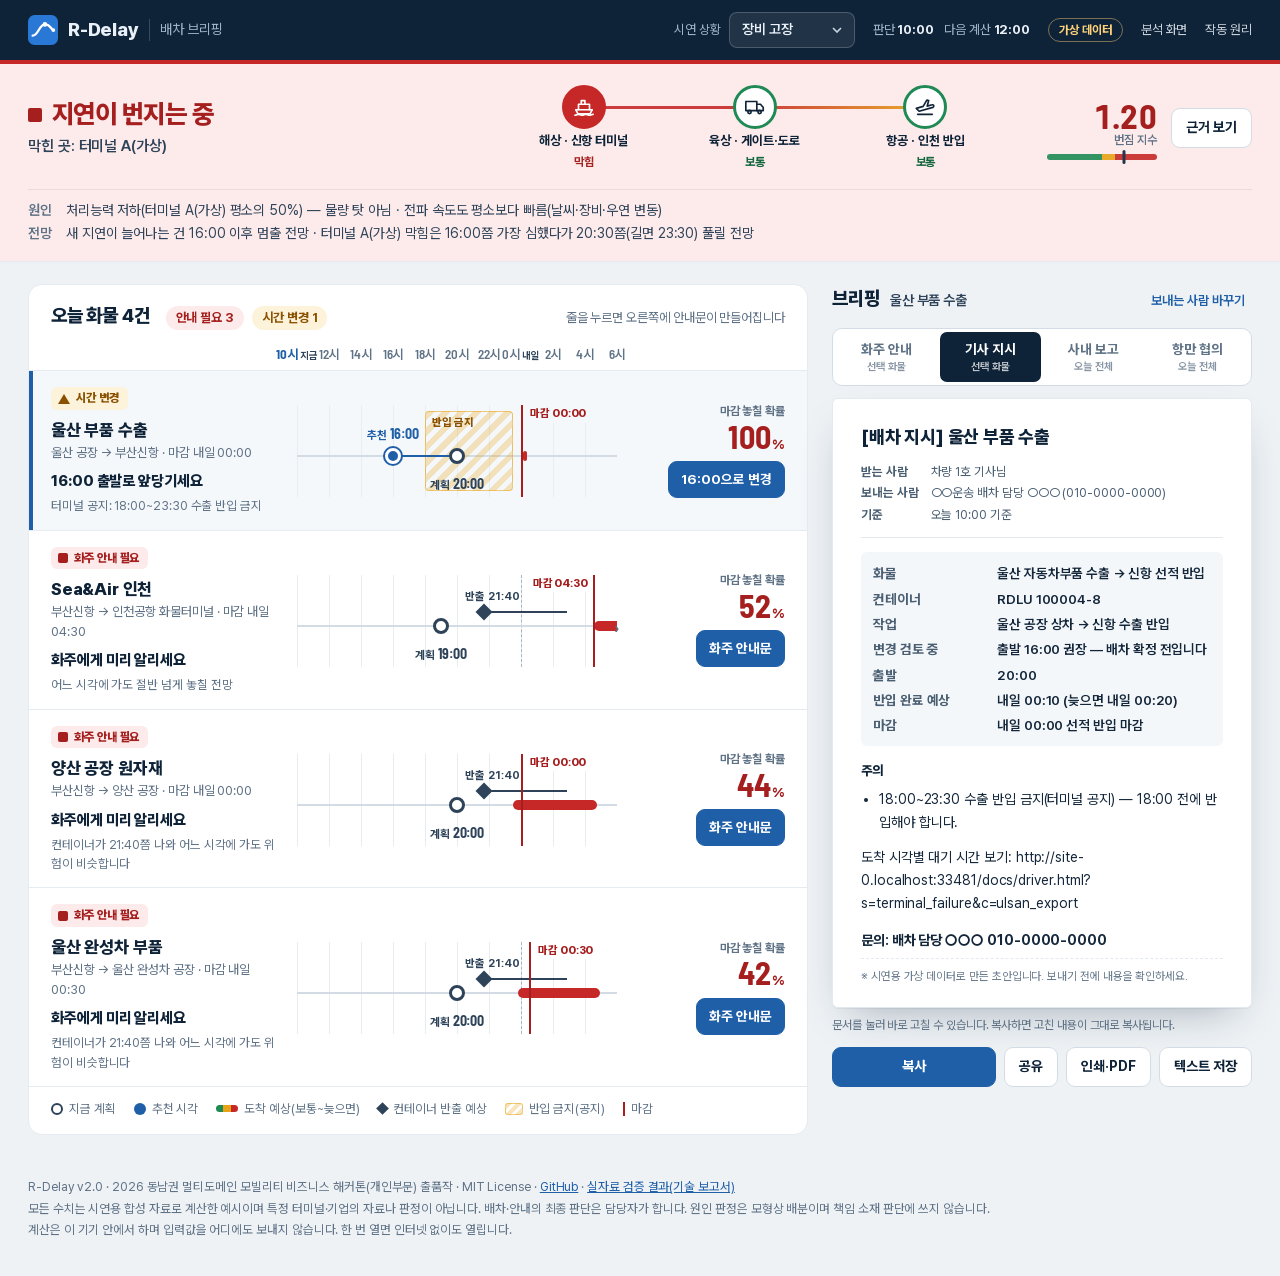
==== docs/index.html @ 6c0fdb9d "R-Delay ver2: 코드·문서만 새로 공개(실자료·결과 파일 미포함) - 합성 시연 웹(docs/), 계산 엔진, 실자료 백테스트 코드(realdata/), 데이터 키트, 문" ====
<!doctype html>
<html lang="ko">
<head>
  <meta charset="utf-8">
  <meta name="viewport" content="width=device-width, initial-scale=1, viewport-fit=cover">
  <title>R-Delay 배차 브리핑</title>
  <meta name="description" content="부산신항 지연이 번지기 전에 오늘 화물의 출발 시각과 화주·기사 안내문을 정해 주는 배차 담당자 화면(시연용 가상 데이터).">
  <meta name="theme-color" content="#0e2238">
  <link rel="manifest" href="manifest.webmanifest">
  <link rel="icon" href="assets/img/icon.svg" type="image/svg+xml">
  <link rel="apple-touch-icon" href="assets/img/icon-192.png">
  <link rel="preload" href="assets/fonts/PretendardVariable.subset.woff2" as="font" type="font/woff2" crossorigin>
  <link rel="stylesheet" href="assets/css/board.css?v=20261107a">
  <script type="module" src="assets/js/board.js?v=20261107a"></script>
</head>
<body>
<header class="bar">
  <div class="bar-in">
    <a class="logo" href="./" aria-label="R-Delay 처음 화면">
      <svg viewBox="0 0 64 64" aria-hidden="true"><rect width="64" height="64" rx="14" fill="#2a78d6"/><path d="M10 44 C22 44 24 20 36 20 S50 32 54 32" fill="none" stroke="#fff" stroke-width="5" stroke-linecap="round"/><circle cx="36" cy="20" r="5" fill="#fff"/><circle cx="54" cy="32" r="4" fill="#fff"/></svg>
      <span class="logo-word">R-Delay</span><span class="logo-sub">배차 브리핑</span>
    </a>
    <label class="scn"><span>시연 상황</span><select id="scn" aria-label="시연 상황 고르기"></select></label>
    <p class="asof"><span>판단 <b id="asof">10:00</b></span><span class="next">다음 계산 <b id="next">12:00</b></span></p>
    <span class="tag-demo" title="화면의 수치는 공개 보도 사건 유형을 본뜬 합성 자료로 계산했습니다. 특정 터미널·기업의 자료나 판정이 아닙니다.">가상 데이터</span>
    <button type="button" class="btn-install" id="install" hidden>앱으로 설치</button>
    <a class="bar-link" href="analysis.html">분석 화면</a>
    <a class="bar-link" href="method.html">작동 원리</a>
  </div>
</header>

<section class="ribbon" id="ribbon" data-level="good" aria-labelledby="rb-title">
  <div class="rb-in">
    <div>
      <h1 class="rb-title" id="rb-title"><span class="shape" data-s="dot" aria-hidden="true"></span><span id="rb-title-text">불러오는 중</span></h1>
      <p class="rb-sub" id="rb-sub"></p>
    </div>
    <ol class="chain" id="chain" aria-label="해상·육상·항공 거점 상태"></ol>
    <div class="rb-index">
      <p class="rd" id="rd"><span class="rd-v num" id="rd-v">–</span><span class="rd-l">번짐 지수</span><span class="rd-gauge" aria-hidden="true"><i id="rd-i"></i></span></p>
      <button type="button" class="btn" id="why-btn">근거 보기</button>
    </div>
    <dl class="rb-facts" id="rb-facts"></dl>
  </div>
</section>

<main class="work">
  <section class="board" aria-labelledby="board-h">
    <header class="board-head">
      <h2 id="board-h">오늘 화물 <span id="n">0</span>건</h2>
      <p class="counts" id="counts"></p>
      <p class="board-hint">줄을 누르면 오른쪽에 안내문이 만들어집니다</p>
    </header>
    <div class="axis grid3" aria-hidden="true"><span></span><div class="axis-track" id="axis"></div><span></span></div>
    <ol class="rows" id="rows" aria-label="오늘 화물"></ol>
    <p class="legend" aria-hidden="true">
      <span><i class="lg lg-plan"></i>지금 계획</span><span><i class="lg lg-rec"></i>추천 시각</span>
      <span><i class="lg lg-band"></i>도착 예상(보통~늦으면)</span><span><i class="lg lg-ready"></i>컨테이너 반출 예상</span>
      <span><i class="lg lg-closed"></i>반입 금지(공지)</span><span><i class="lg lg-dl"></i>마감</span>
    </p>
  </section>

  <aside class="brief" aria-labelledby="brief-h">
    <header class="brief-head">
      <h2 id="brief-h">브리핑</h2>
      <p class="brief-for" id="brief-for"></p>
      <button type="button" class="btn-quiet" id="sender-btn">보내는 사람 바꾸기</button>
    </header>
    <div class="tabs" role="tablist" aria-label="문서 종류" id="tabs"></div>
    <article class="paper" id="paper" role="tabpanel" aria-live="polite" tabindex="0" contenteditable="true" spellcheck="false"></article>
    <p class="edit-hint">문서를 눌러 바로 고칠 수 있습니다. 복사하면 고친 내용이 그대로 복사됩니다.</p>
    <div class="brief-actions">
      <button type="button" class="btn-primary" id="copy">복사</button>
      <button type="button" class="btn" id="share">공유</button>
      <button type="button" class="btn" id="print">인쇄·PDF</button>
      <button type="button" class="btn" id="save">텍스트 저장</button>
    </div>
  </aside>
</main>

<footer class="foot">
  <p>R-Delay v2.0 · 2026 동남권 멀티도메인 모빌리티 비즈니스 해커톤(개인부문) 출품작 · MIT License · <a href="https://github.com/jaewansh/R-Delay_ver2">GitHub</a> · <a href="https://github.com/jaewansh/R-Delay_ver2/blob/main/REPORT.md#검증-실제-공개-자료-백테스트">실자료 검증 결과(기술 보고서)</a></p>
  <p>모든 수치는 시연용 합성 자료로 계산한 예시이며 특정 터미널·기업의 자료나 판정이 아닙니다. 배차·안내의 최종 판단은 담당자가 합니다. 원인 판정은 모형상 배분이며 책임 소재 판단에 쓰지 않습니다.</p>
  <p>계산은 이 기기 안에서 하며 입력값을 어디에도 보내지 않습니다. 한 번 열면 인터넷 없이도 열립니다.</p>
</footer>

<dialog class="sheet" id="why" aria-labelledby="why-h">
  <div class="sheet-in">
    <div class="sheet-head"><h2 id="why-h">근거</h2><button type="button" class="btn" data-close>닫기</button></div>
    <p id="why-lead"></p>
    <h3>무엇을 되돌리면 번짐이 멈추나</h3>
    <p>번짐 지수는 지연 1건이 풀리기 전에 새 지연을 평균 몇 건 만드는지입니다. 1보다 크면 지연이 스스로 불어납니다.</p>
    <div class="cf" id="cf"></div>
    <h3>번짐 지수 — 지난 24시간과 앞으로 24시간</h3>
    <svg class="spark" id="spark" viewBox="0 0 520 150" role="img" aria-label="번짐 지수 추이"></svg>
    <h3>얼마나 믿을 수 있나</h3>
    <ul class="trust" id="trust"></ul>
    <p><a href="method.html">작동 원리·검증 전체</a> · <a href="analysis.html" id="why-analysis">분석 화면에서 이 장면 보기</a> · <a href="https://github.com/jaewansh/R-Delay_ver2/blob/main/REPORT.md#검증-실제-공개-자료-백테스트">실자료 검증 결과(기술 보고서)</a></p>
  </div>
</dialog>

<dialog class="dlg-small" id="sender" aria-labelledby="sender-h">
  <form method="dialog" id="sender-form">
    <h2 id="sender-h" style="margin:0;font-size:18px">보내는 사람</h2>
    <label>회사 이름<input name="company" autocomplete="organization"></label>
    <label>담당자<input name="name" autocomplete="name"></label>
    <label>연락처<input name="phone" autocomplete="tel" inputmode="tel"></label>
    <div class="dlg-actions"><button class="btn" value="cancel" type="submit">취소</button><button class="btn-primary" value="ok" type="submit">저장</button></div>
  </form>
</dialog>

<div class="toast" id="toast" role="status" aria-live="polite"></div>
</body>
</html>
---- docs/assets/css/board.css ----
/* R-Delay 배차 브리핑(배차 담당자 화면) + 기사님 화면.
   - 시간축 하나에 오늘 화물을 줄 세운 「배차판」이 중심, 브리핑 문서(종이)만 떠 있다.
   - 상태는 모양+단어+색을 함께 쓴다: 안내 필요 ■ 빨강 · 시간 변경 ▲ 주황 · 계획대로 ● 초록 · 보류 ◆ 회색. */
@font-face { font-family: "Pretendard Variable"; src: url("../fonts/PretendardVariable.subset.woff2") format("woff2-variations"), url("../fonts/PretendardVariable.subset.woff2") format("woff2"); font-weight: 45 920; font-display: swap; }
@font-face { font-family: "Barlow Semi Condensed"; src: url("../fonts/barlow-semi-condensed-latin-600-normal.woff2") format("woff2"); font-weight: 600; font-display: swap; }
@font-face { font-family: "Barlow Semi Condensed"; src: url("../fonts/barlow-semi-condensed-latin-700-normal.woff2") format("woff2"); font-weight: 700; font-display: swap; }

:root {
  color-scheme: light;
  --page: #eef2f5;
  --surface: #ffffff;
  --surface-2: #f5f8fa;
  --ink: #0e2238;
  --ink-2: #2e4359;
  --muted: #5f7286;
  --line: #d3dce5;
  --line-2: #e5ebf0;
  --grid: #e8edf2;
  --bar: #0e2238;
  --bar-ink: #e9f0f7;
  --bar-muted: #9fb3c8;
  --brand: #1f5fa8;
  --brand-ink: #ffffff;
  --brand-wash: rgba(31, 95, 168, 0.10);
  --red: #c62828;
  --red-ink: #a51f1f;
  --red-wash: #fcebea;
  --amber: #e8a317;
  --amber-ink: #8a5200;
  --amber-wash: #fdf2da;
  --green: #1f8a55;
  --green-ink: #16673f;
  --green-wash: #e3f3ea;
  --hold: #6a7889;
  --hold-ink: #4c5967;
  --hold-wash: #edf1f4;
  --hatch: rgba(232, 163, 23, 0.28);
  --paper: #ffffff;
  --paper-ink: #13263a;
  --paper-line: #e3e9ef;
  --shadow-paper: 0 1px 0 rgba(14, 34, 56, 0.05), 0 18px 40px -18px rgba(14, 34, 56, 0.35);
  --font: "Pretendard Variable", Pretendard, -apple-system, BlinkMacSystemFont, "Apple SD Gothic Neo", "Malgun Gothic", "Noto Sans KR", "Noto Sans CJK KR", sans-serif;
  --num: "Barlow Semi Condensed", "Pretendard Variable", "Malgun Gothic", sans-serif;
}
@media (prefers-color-scheme: dark) {
  :root:not([data-theme="light"]) {
    color-scheme: dark;
    --page: #0b1724; --surface: #112234; --surface-2: #16293d; --ink: #e7eef5; --ink-2: #c2cfdc; --muted: #8fa2b5;
    --line: #2a425a; --line-2: #1e3349; --grid: #1c3046; --bar: #08121d; --bar-ink: #e7eef5; --bar-muted: #8fa2b5;
    --brand: #6aa7f0; --brand-ink: #08121d; --brand-wash: rgba(106, 167, 240, 0.16);
    --red: #f06a6a; --red-ink: #ff9a9a; --red-wash: rgba(240, 106, 106, 0.15);
    --amber: #f2b437; --amber-ink: #f6c766; --amber-wash: rgba(242, 180, 55, 0.15);
    --green: #43be80; --green-ink: #7fd8a8; --green-wash: rgba(67, 190, 128, 0.15);
    --hold: #8fa2b5; --hold-ink: #b5c3d1; --hold-wash: rgba(143, 162, 181, 0.15); --hatch: rgba(242, 180, 55, 0.25);
    --shadow-paper: 0 18px 40px -18px rgba(0, 0, 0, 0.7);
  }
}
:root[data-theme="dark"] {
  color-scheme: dark;
  --page: #0b1724; --surface: #112234; --surface-2: #16293d; --ink: #e7eef5; --ink-2: #c2cfdc; --muted: #8fa2b5;
  --line: #2a425a; --line-2: #1e3349; --grid: #1c3046; --bar: #08121d; --bar-ink: #e7eef5; --bar-muted: #8fa2b5;
  --brand: #6aa7f0; --brand-ink: #08121d; --brand-wash: rgba(106, 167, 240, 0.16);
  --red: #f06a6a; --red-ink: #ff9a9a; --red-wash: rgba(240, 106, 106, 0.15);
  --amber: #f2b437; --amber-ink: #f6c766; --amber-wash: rgba(242, 180, 55, 0.15);
  --green: #43be80; --green-ink: #7fd8a8; --green-wash: rgba(67, 190, 128, 0.15);
  --hold: #8fa2b5; --hold-ink: #b5c3d1; --hold-wash: rgba(143, 162, 181, 0.15); --hatch: rgba(242, 180, 55, 0.25);
  --shadow-paper: 0 18px 40px -18px rgba(0, 0, 0, 0.7);
}

* { box-sizing: border-box; }
[hidden] { display: none !important; }
html { -webkit-text-size-adjust: 100%; }
body { margin: 0; background: var(--page); color: var(--ink); font-family: var(--font); font-size: 15px; line-height: 1.55; letter-spacing: -0.005em; }
button, select, input { font: inherit; color: inherit; }
a { color: var(--brand); }
:focus-visible { outline: 3px solid var(--brand); outline-offset: 2px; border-radius: 6px; }
.sr-only { position: absolute; width: 1px; height: 1px; padding: 0; margin: -1px; overflow: hidden; clip: rect(0, 0, 0, 0); white-space: nowrap; border: 0; }
.num { font-family: var(--num); font-variant-numeric: tabular-nums; letter-spacing: 0.01em; }

/* ---------- 상단 띠 ---------- */
.bar { background: var(--bar); color: var(--bar-ink); position: sticky; top: 0; z-index: 20; }
.bar-in { max-width: 1520px; margin: 0 auto; padding: 10px 28px; display: flex; align-items: center; gap: 18px; min-height: 60px; }
.logo { display: flex; align-items: center; gap: 10px; color: inherit; text-decoration: none; margin-right: auto; }
.logo svg { width: 30px; height: 30px; flex: none; }
.logo-word { font-weight: 800; font-size: 19px; letter-spacing: -0.01em; }
.logo-sub { color: var(--bar-muted); font-size: 14px; padding-left: 10px; border-left: 1px solid rgba(255, 255, 255, 0.18); }
.scn { display: flex; align-items: center; gap: 8px; font-size: 13px; color: var(--bar-muted); }
.scn select { appearance: none; background: rgba(255, 255, 255, 0.08) url("data:image/svg+xml,%3Csvg xmlns='http://www.w3.org/2000/svg' width='10' height='6'%3E%3Cpath d='M1 1l4 4 4-4' fill='none' stroke='%23c9d7e5' stroke-width='1.6'/%3E%3C/svg%3E") no-repeat right 12px center;
  border: 1px solid rgba(255, 255, 255, 0.2); color: var(--bar-ink); border-radius: 8px; padding: 6px 34px 6px 12px; font-weight: 600; font-size: 14px; }
.scn select option { color: #0e2238; }
.asof { margin: 0; font-size: 13px; color: var(--bar-muted); display: flex; gap: 10px; }
.asof b { color: var(--bar-ink); font-weight: 700; }
.tag-demo { font-size: 12px; font-weight: 700; color: #ffd27a; border: 1px solid rgba(255, 210, 122, 0.45); border-radius: 999px; padding: 2px 10px; white-space: nowrap; }
.bar-link { color: var(--bar-ink); font-size: 13px; text-decoration: none; opacity: 0.85; white-space: nowrap; }
.bar-link:hover { opacity: 1; text-decoration: underline; }
.bar .btn-install { background: transparent; border: 1px solid rgba(255, 255, 255, 0.35); color: var(--bar-ink); border-radius: 8px; padding: 5px 10px; font-size: 13px; cursor: pointer; }

/* ---------- 상황 띠 ---------- */
.ribbon { --lv: var(--hold); --lv-ink: var(--hold-ink); --lv-wash: var(--hold-wash); background: var(--lv-wash); border-top: 4px solid var(--lv); border-bottom: 1px solid var(--line-2); }
.ribbon[data-level="critical"] { --lv: var(--red); --lv-ink: var(--red-ink); --lv-wash: var(--red-wash); }
.ribbon[data-level="serious"], .ribbon[data-level="warning"] { --lv: var(--amber); --lv-ink: var(--amber-ink); --lv-wash: var(--amber-wash); }
.ribbon[data-level="good"] { --lv: var(--green); --lv-ink: var(--green-ink); --lv-wash: var(--green-wash); }
.rb-in { max-width: 1520px; margin: 0 auto; padding: 18px 28px 16px; display: grid; grid-template-columns: minmax(260px, 1.1fr) minmax(360px, 1.3fr) auto; gap: 14px 36px; align-items: center; }
.rb-title { margin: 0; font-size: 26px; line-height: 1.25; font-weight: 800; letter-spacing: -0.02em; color: var(--lv-ink); display: flex; align-items: center; gap: 10px; }
.rb-title .shape { width: 14px; height: 14px; flex: none; }
.rb-sub { margin: 4px 0 0; font-size: 15px; color: var(--ink-2); font-weight: 600; }
.rb-facts { grid-column: 1 / -1; margin: 0; display: grid; grid-template-columns: auto 1fr; gap: 2px 14px; font-size: 14px; color: var(--ink-2); border-top: 1px solid rgba(14, 34, 56, 0.08); padding-top: 10px; }
.rb-facts dt { color: var(--muted); font-weight: 600; }
.rb-facts dd { margin: 0; }
.rb-index { display: flex; align-items: center; gap: 14px; justify-self: end; }
.rd { text-align: right; line-height: 1.1; }
.rd-v { font-family: var(--num); font-weight: 700; font-size: 34px; color: var(--lv-ink); }
.rd-l { display: block; font-size: 12px; color: var(--muted); font-weight: 600; }
.rd-gauge { display: block; width: 110px; height: 6px; border-radius: 3px; margin-top: 6px; background: linear-gradient(90deg, var(--green) 0 50%, var(--amber) 50% 62%, var(--red) 62% 100%); position: relative; opacity: 0.9; }
.rd-gauge i { position: absolute; top: -4px; width: 3px; height: 14px; background: var(--ink); border-radius: 2px; transform: translateX(-50%); }

/* 해상 → 육상 → 항공 연결 */
.chain { list-style: none; margin: 0; padding: 0; display: grid; grid-template-columns: repeat(3, 1fr); position: relative; }
.chain::before { content: ""; position: absolute; left: 16.6%; right: 16.6%; top: 21px; height: 2px; background: repeating-linear-gradient(90deg, var(--ink-2) 0 10px, transparent 10px 16px); opacity: 0.45; }
.chain[data-spread="1"]::before { background: linear-gradient(90deg, var(--red) 0, var(--red) 50%, var(--amber) 100%); opacity: 0.9; height: 3px; }
.stn { position: relative; display: flex; flex-direction: column; align-items: center; text-align: center; gap: 4px; z-index: 1; }
.stn-dot { width: 44px; height: 44px; border-radius: 50%; display: grid; place-items: center; background: var(--surface); border: 3px solid var(--green); color: var(--ink); }
.stn[data-state="jam"] .stn-dot { border-color: var(--red); background: var(--red); color: #fff; }
.stn[data-state="watch"] .stn-dot { border-color: var(--amber); }
.stn-dot svg { width: 22px; height: 22px; }
.stn-name { font-size: 13px; font-weight: 700; color: var(--ink); line-height: 1.25; }
.stn-word { font-size: 12px; font-weight: 700; }
.stn[data-state="jam"] .stn-word { color: var(--red-ink); }
.stn[data-state="watch"] .stn-word { color: var(--amber-ink); }
.stn[data-state="ok"] .stn-word { color: var(--green-ink); }

/* ---------- 버튼 ---------- */
.btn, .btn-primary, .btn-ghost, .btn-quiet { display: inline-flex; align-items: center; justify-content: center; gap: 6px; border-radius: 9px; padding: 8px 14px; font-size: 14px; font-weight: 700; cursor: pointer; border: 1px solid var(--line); background: var(--surface); color: var(--ink); white-space: nowrap; transition: background 0.15s, border-color 0.15s; }
.btn:hover { border-color: var(--ink-2); }
.btn-primary { background: var(--brand); border-color: var(--brand); color: var(--brand-ink); }
.btn-primary:hover { filter: brightness(1.08); }
.btn-ghost { background: transparent; }
.btn-quiet { background: transparent; border-color: transparent; color: var(--brand); padding: 4px 6px; font-weight: 600; }
.btn-quiet:hover { text-decoration: underline; }
.btn svg, .btn-primary svg { width: 16px; height: 16px; }

/* ---------- 작업 영역 ---------- */
.work { max-width: 1520px; margin: 0 auto; padding: 22px 28px 40px; display: grid; grid-template-columns: minmax(0, 1fr) 420px; gap: 24px; align-items: start; }
.board { background: var(--surface); border: 1px solid var(--line-2); border-radius: 14px; overflow: hidden; }
.board-head { display: flex; align-items: baseline; gap: 16px; padding: 16px 22px 10px; flex-wrap: wrap; }
.board-head h2 { margin: 0; font-size: 19px; font-weight: 800; letter-spacing: -0.01em; }
.counts { margin: 0; display: flex; gap: 8px; flex-wrap: wrap; font-size: 13px; }
.count { display: inline-flex; align-items: center; gap: 6px; padding: 2px 10px; border-radius: 999px; font-weight: 700; background: var(--hold-wash); color: var(--hold-ink); }
.count[data-level="critical"] { background: var(--red-wash); color: var(--red-ink); }
.count[data-level="warning"] { background: var(--amber-wash); color: var(--amber-ink); }
.count[data-level="good"] { background: var(--green-wash); color: var(--green-ink); }
.board-hint { margin: 0 0 0 auto; font-size: 13px; color: var(--muted); }

.grid3 { display: grid; grid-template-columns: minmax(220px, 268px) minmax(320px, 1fr) 150px; gap: 0 18px; }
.axis { padding: 0 22px; border-bottom: 1px solid var(--line-2); }
.axis-track { position: relative; height: 30px; }
.tick { position: absolute; bottom: 6px; transform: translateX(-50%); font-family: var(--num); font-weight: 600; font-size: 13px; color: var(--muted); white-space: nowrap; }
.tick small { font-family: var(--font); font-size: 10px; font-weight: 700; margin-left: 2px; color: var(--ink-2); }
.tick-now { color: var(--brand); font-weight: 700; }
.rows { list-style: none; margin: 0; padding: 0; }
.row { position: relative; padding: 16px 22px 14px; border-bottom: 1px solid var(--line-2); cursor: pointer; transition: background 0.15s; }
.row:last-child { border-bottom: 0; }
.row:hover { background: var(--surface-2); }
.row[aria-selected="true"] { background: var(--surface-2); box-shadow: inset 4px 0 0 var(--brand); }
.row-info { min-width: 0; }
.pill { display: inline-flex; align-items: center; gap: 6px; font-size: 12px; font-weight: 800; padding: 2px 9px 2px 7px; border-radius: 6px; background: var(--hold-wash); color: var(--hold-ink); }
.pill[data-level="critical"] { background: var(--red-wash); color: var(--red-ink); }
.pill[data-level="warning"] { background: var(--amber-wash); color: var(--amber-ink); }
.pill[data-level="good"] { background: var(--green-wash); color: var(--green-ink); }
.pill[data-level="done"] { background: var(--brand-wash); color: var(--brand); }
.shape { width: 10px; height: 10px; flex: none; display: inline-block; }
.shape[data-s="sq"] { background: currentColor; border-radius: 2px; }
.shape[data-s="tri"] { width: 0; height: 0; border-left: 6px solid transparent; border-right: 6px solid transparent; border-bottom: 10px solid currentColor; }
.shape[data-s="dot"] { background: currentColor; border-radius: 50%; }
.shape[data-s="dia"] { background: currentColor; transform: rotate(45deg) scale(0.8); }
.shape[data-s="chk"] { width: 11px; height: 6px; border-left: 2.5px solid currentColor; border-bottom: 2.5px solid currentColor; transform: rotate(-45deg) translate(1px, -1px); }
.row-name { margin: 8px 0 0; font-size: 17px; font-weight: 800; letter-spacing: -0.01em; line-height: 1.3; }
.row-route { margin: 2px 0 0; font-size: 13px; color: var(--muted); }
.row-act { margin: 8px 0 0; font-size: 15px; font-weight: 800; color: var(--ink); line-height: 1.4; }
.row-tip { margin: 4px 0 0; font-size: 12.5px; color: var(--muted); }

/* 시간축 위의 화물 한 줄 */
.lane { position: relative; height: 92px; align-self: center; }
.lane-grid { position: absolute; inset: 0; background-image: repeating-linear-gradient(90deg, var(--grid) 0 1px, transparent 1px 10%); }
.lane-mid { position: absolute; top: 0; bottom: 0; left: 70%; border-left: 1px dashed var(--muted); opacity: 0.45; }
.lane-track { position: absolute; left: 0; right: 0; top: 50px; height: 2px; background: var(--line); }
.m { position: absolute; transform: translateX(-50%); }
.m-closed { top: 6px; bottom: 6px; transform: none; border-radius: 4px; background: repeating-linear-gradient(135deg, var(--hatch) 0 6px, transparent 6px 11px); border: 1px solid rgba(232, 163, 23, 0.55); }
.m-closed span { position: absolute; left: 6px; top: 2px; font-size: 11px; font-weight: 800; color: var(--amber-ink); white-space: nowrap; }
.m-band { top: 46px; height: 10px; transform: none; border-radius: 5px; background: var(--green); transition: left 0.9s cubic-bezier(.4, 0, .2, 1), width 0.9s cubic-bezier(.4, 0, .2, 1), background 0.6s; }
.m-band[data-risk="mid"] { background: var(--amber); }
.m-band[data-risk="high"] { background: var(--red); }
.m-band[data-cut="1"] { border-top-right-radius: 0; border-bottom-right-radius: 0; }
.m-band-l { position: absolute; top: 62px; font-size: 11px; color: var(--muted); white-space: nowrap; transform: translateX(-50%); transition: left 0.9s cubic-bezier(.4, 0, .2, 1); }
.m-ready { top: 36px; height: 14px; transform: none; border-top: 2px solid var(--ink-2); }
.m-ready::before { content: ""; position: absolute; left: -6px; top: -7px; width: 12px; height: 12px; background: var(--ink-2); transform: rotate(45deg); }
.m-ready span { position: absolute; left: -2px; top: -25px; font-size: 11px; font-weight: 700; color: var(--ink-2); white-space: nowrap; transform: translateX(-30%); }
.m-ready[data-wide="0"] { border-top-color: transparent; }
.m-plan { top: 43px; width: 16px; height: 16px; border-radius: 50%; background: var(--surface); border: 3px solid var(--ink-2); z-index: 3; transition: left 0.9s cubic-bezier(.4, 0, .2, 1), opacity 0.4s; }
.m-rec { top: 43px; width: 16px; height: 16px; border-radius: 50%; background: var(--brand); border: 3px solid var(--surface); box-shadow: 0 0 0 2px var(--brand); z-index: 4; }
.m-lbl { position: absolute; font-size: 11.5px; font-weight: 700; white-space: nowrap; transform: translateX(-50%); }
.m-lbl b { font-family: var(--num); font-size: 14px; font-weight: 700; margin-left: 3px; }
.m-lbl-plan { top: 68px; color: var(--ink-2); transition: left 0.9s cubic-bezier(.4, 0, .2, 1); }
.m-lbl-rec { top: 18px; color: var(--brand); }
.m-arrow { position: absolute; top: 50px; height: 2px; background: var(--brand); transform: none; z-index: 2; }
.m-arrow::after { content: ""; position: absolute; top: -5px; border: 6px solid transparent; }
.m-arrow[data-dir="left"]::after { left: -8px; border-right: 8px solid var(--brand); border-left: 0; }
.m-arrow[data-dir="right"]::after { right: -8px; border-left: 8px solid var(--brand); border-right: 0; }
.m-dl { top: 0; bottom: 0; width: 0; border-left: 2px solid var(--red-ink); transform: none; z-index: 1; }
.m-dl span { position: absolute; top: 0; left: 4px; font-size: 11px; font-weight: 800; color: var(--red-ink); white-space: nowrap; background: var(--surface); padding: 0 3px; border-radius: 3px; }
.row:hover .m-dl span, .row[aria-selected="true"] .m-dl span { background: var(--surface-2); }
.m-dl[data-flip="1"] span { left: auto; right: 4px; }
.m-cut { position: absolute; right: -2px; top: 43px; font-size: 14px; color: var(--muted); font-weight: 800; }

.row-dec { display: flex; flex-direction: column; align-items: flex-end; justify-content: center; gap: 8px; text-align: right; }
.risk { margin: 0; line-height: 1.05; }
.risk-l { display: block; font-size: 12px; color: var(--muted); font-weight: 700; margin-bottom: 2px; }
.risk-v { font-family: var(--num); font-weight: 700; font-size: 32px; letter-spacing: 0.005em; }
.risk-v[data-risk="high"] { color: var(--red-ink); }
.risk-v[data-risk="mid"] { color: var(--amber-ink); }
.risk-v[data-risk="low"] { color: var(--green-ink); }
.risk-v small { font-family: var(--font); font-size: 13px; font-weight: 800; margin-left: 1px; }
.risk-from { font-family: var(--num); font-weight: 600; font-size: 18px; color: var(--muted); text-decoration: line-through; margin-right: 6px; }
.row-dec .btn, .row-dec .btn-primary { padding: 7px 12px; font-size: 13.5px; }
.undo { font-size: 12.5px; }

.legend { display: flex; flex-wrap: wrap; gap: 6px 18px; padding: 12px 22px 16px; margin: 0; font-size: 12.5px; color: var(--muted); border-top: 1px solid var(--line-2); }
.legend span { display: inline-flex; align-items: center; gap: 6px; }
.lg { display: inline-block; flex: none; }
.lg-plan { width: 12px; height: 12px; border-radius: 50%; border: 2.5px solid var(--ink-2); }
.lg-rec { width: 12px; height: 12px; border-radius: 50%; background: var(--brand); }
.lg-band { width: 22px; height: 7px; border-radius: 4px; background: linear-gradient(90deg, var(--green) 0 33%, var(--amber) 33% 66%, var(--red) 66%); }
.lg-ready { width: 9px; height: 9px; background: var(--ink-2); transform: rotate(45deg); }
.lg-dl { width: 2px; height: 14px; background: var(--red-ink); }
.lg-closed { width: 18px; height: 12px; border-radius: 3px; background: repeating-linear-gradient(135deg, var(--hatch) 0 4px, transparent 4px 7px); border: 1px solid rgba(232, 163, 23, 0.55); }

/* ---------- 브리핑(종이) ---------- */
.brief { position: sticky; top: 80px; display: flex; flex-direction: column; gap: 12px; }
.brief-head { display: flex; align-items: baseline; gap: 10px; flex-wrap: wrap; }
.brief-head h2 { margin: 0; font-size: 19px; font-weight: 800; }
.brief-for { margin: 0; font-size: 14px; color: var(--ink-2); font-weight: 600; }
.brief-head .btn-quiet { margin-left: auto; font-size: 13px; }
.tabs { display: grid; grid-template-columns: repeat(4, 1fr); background: var(--surface); border: 1px solid var(--line); border-radius: 10px; padding: 3px; gap: 3px; }
.tab { border: 0; background: transparent; border-radius: 7px; padding: 7px 4px; font-size: 13.5px; font-weight: 700; color: var(--muted); cursor: pointer; }
.tab[aria-selected="true"] { background: var(--ink); color: var(--surface); }
.tab small { display: block; font-size: 10.5px; font-weight: 600; opacity: 0.75; margin-top: -1px; }
.paper { background: var(--paper); color: var(--paper-ink); border-radius: 6px; box-shadow: var(--shadow-paper); padding: 26px 28px 22px; max-height: calc(100vh - 290px); min-height: 360px; overflow: auto; font-size: 14px; line-height: 1.65; border: 1px solid var(--paper-line); outline: none; }
.paper:focus-visible { outline: 3px solid var(--brand); }
.paper[contenteditable="true"]:focus { box-shadow: var(--shadow-paper), 0 0 0 2px var(--brand-wash); }
.doc-title { margin: 0 0 12px; font-size: 18px; line-height: 1.35; font-weight: 800; letter-spacing: -0.01em; color: #0e2238; }
.doc-meta { display: grid; grid-template-columns: auto 1fr; gap: 1px 12px; margin: 0 0 14px; padding-bottom: 12px; border-bottom: 1px solid var(--paper-line); font-size: 12.5px; color: #4b5f73; }
.doc-meta dt { font-weight: 700; }
.doc-meta dd { margin: 0; }
.doc-block { margin: 0 0 12px; }
.doc-block h4 { margin: 14px 0 6px; font-size: 13px; font-weight: 800; color: #0e2238; }
.doc-block p { margin: 0 0 6px; }
.doc-kv { display: grid; grid-template-columns: minmax(110px, auto) 1fr; gap: 3px 14px; margin: 4px 0 8px; padding: 10px 12px; background: #f4f7fa; border-radius: 6px; font-size: 13.5px; }
.doc-kv dt { color: #4b5f73; font-weight: 700; }
.doc-kv dd { margin: 0; font-weight: 600; }
.doc-block ul { margin: 0; padding-left: 18px; }
.doc-block li { margin: 2px 0; }
.doc-table { width: 100%; border-collapse: collapse; font-size: 12.5px; margin: 4px 0; }
.doc-table th { text-align: left; font-weight: 800; color: #4b5f73; border-bottom: 1.5px solid #c9d4de; padding: 4px 6px; white-space: nowrap; }
.doc-table td { border-bottom: 1px solid var(--paper-line); padding: 5px 6px; vertical-align: top; }
.doc-note { font-size: 12.5px; color: #4b5f73; }
.doc-sign { margin: 14px 0 6px; font-weight: 700; }
.doc-foot { margin: 0; font-size: 11.5px; color: #6b7d8f; border-top: 1px dashed var(--paper-line); padding-top: 8px; }
.brief-actions { display: flex; gap: 8px; flex-wrap: wrap; }
.brief-actions .btn-primary { flex: 1 1 auto; }
.edit-hint { margin: -4px 0 0; font-size: 12px; color: var(--muted); }

/* ---------- 근거 시트·보내는 사람 ---------- */
dialog { border: 0; padding: 0; background: var(--surface); color: var(--ink); }
dialog::backdrop { background: rgba(8, 18, 29, 0.45); }
.sheet { margin: 0 0 0 auto; height: 100%; max-height: 100%; width: min(560px, 100%); }
.sheet-in { padding: 22px 26px 30px; }
.sheet-head { display: flex; align-items: center; justify-content: space-between; margin-bottom: 8px; }
.sheet-head h2 { margin: 0; font-size: 20px; }
.sheet h3 { font-size: 15px; margin: 22px 0 6px; }
.sheet p { margin: 4px 0; color: var(--ink-2); font-size: 14px; }
.cf { margin: 8px 0 0; display: grid; gap: 10px; }
.cf-row { display: grid; grid-template-columns: 160px 1fr 46px; gap: 10px; align-items: center; font-size: 13.5px; }
.cf-bar { position: relative; height: 18px; background: var(--surface-2); border-radius: 4px; }
.cf-bar i { position: absolute; top: 3px; bottom: 3px; left: 0; border-radius: 3px; background: var(--hold); }
.cf-bar i[data-over="1"] { background: var(--red); }
.cf-bar i[data-over="0"] { background: var(--green); }
.cf-bar b { position: absolute; top: -3px; bottom: -3px; width: 2px; background: var(--ink); }
.cf-v { font-family: var(--num); font-weight: 700; font-size: 17px; text-align: right; }
.spark { width: 100%; height: 150px; display: block; }
.trust { margin: 6px 0 0; padding-left: 18px; font-size: 13.5px; color: var(--ink-2); }
.trust li { margin: 3px 0; }
.trust-ok { color: var(--green-ink); }
.dlg-small { width: min(420px, 92vw); border-radius: 12px; }
.dlg-small form { padding: 20px 22px; display: grid; gap: 12px; }
.dlg-small label { display: grid; gap: 4px; font-size: 13px; font-weight: 700; color: var(--ink-2); }
.dlg-small input { border: 1px solid var(--line); border-radius: 8px; padding: 8px 10px; background: var(--surface); font-weight: 500; }
.dlg-actions { display: flex; justify-content: flex-end; gap: 8px; }

.toast { position: fixed; left: 50%; bottom: 26px; transform: translate(-50%, 20px); background: var(--ink); color: var(--surface); padding: 10px 18px; border-radius: 999px; font-size: 14px; font-weight: 700; opacity: 0; pointer-events: none; transition: opacity 0.2s, transform 0.2s; z-index: 50; }
.toast[data-on="1"] { opacity: 1; transform: translate(-50%, 0); }

.foot { max-width: 1520px; margin: 0 auto; padding: 0 28px 34px; font-size: 12.5px; color: var(--muted); }
.foot p { margin: 2px 0; }

/* ---------- 좁은 화면 ---------- */
@media (max-width: 1240px) {
  .work { grid-template-columns: 1fr; }
  .brief { position: static; }
  .paper { max-height: none; }
  .rb-in { grid-template-columns: 1fr 1fr; }
  .rb-index { grid-column: 2; grid-row: 1; }
  .chain { grid-column: 1 / -1; max-width: 560px; }
}
@media (max-width: 860px) {
  .bar-in { padding: 8px 16px; gap: 10px; flex-wrap: wrap; }
  .logo-sub, .asof .next, .bar-link { display: none; }
  .scn > span { display: none; }
  .rb-in { padding: 14px 16px; grid-template-columns: 1fr auto; gap: 12px; }
  .rb-title { font-size: 21px; }
  .chain { grid-column: 1 / -1; }
  .work { padding: 14px 12px 30px; gap: 16px; }
  .board-head, .legend { padding-left: 16px; padding-right: 16px; }
  .axis { display: none; }
  .grid3 { grid-template-columns: 1fr auto; }
  .row { padding: 14px 16px; }
  .row .lane { grid-column: 1 / -1; grid-row: 2; margin-top: 8px; }
  .row .lane-axis { display: block; }
  .row-dec { grid-column: 2; grid-row: 1; justify-content: flex-start; }
  .tabs { grid-template-columns: repeat(2, 1fr); }
  .paper { padding: 20px 18px; }
  .cf-row { grid-template-columns: 120px 1fr 40px; }
}
.lane-axis { display: none; position: absolute; left: 0; right: 0; bottom: -2px; height: 14px; }
.lane-axis span { position: absolute; transform: translateX(-50%); font-family: var(--num); font-size: 11px; color: var(--muted); }

@media (prefers-reduced-motion: reduce) {
  * { transition: none !important; animation: none !important; }
}

/* ---------- 인쇄: 브리핑 문서만 ---------- */
@media print {
  body { background: #fff; }
  body * { visibility: hidden; }
  .paper, .paper * { visibility: visible; }
  .paper { position: absolute; left: 0; top: 0; width: 100%; max-height: none; overflow: visible; box-shadow: none; border: 0; padding: 0; font-size: 12pt; }
}

/* ---------- 기사님 화면 ---------- */
.drv { max-width: 520px; margin: 0 auto; padding: 0 0 30px; min-height: 100vh; background: var(--page); }
.drv-top { background: var(--bar); color: var(--bar-ink); padding: 14px 18px; display: flex; align-items: center; gap: 10px; }
.drv-top svg { width: 26px; height: 26px; }
.drv-top b { font-size: 17px; }
.drv-top .tag-demo { margin-left: auto; }
.drv-card { margin: 14px 14px 0; background: var(--surface); border-radius: 14px; padding: 18px 18px 16px; border: 1px solid var(--line-2); }
.drv-what { margin: 0; font-size: 14px; color: var(--muted); font-weight: 700; }
.drv-cargo { margin: 2px 0 0; font-size: 18px; font-weight: 800; line-height: 1.3; }
.drv-big { margin: 14px 0 0; font-family: var(--num); font-weight: 700; font-size: 52px; line-height: 1; letter-spacing: 0.005em; color: var(--green-ink); }
.drv-big small { font-family: var(--font); font-size: 22px; font-weight: 800; margin-left: 6px; color: var(--ink); }
.drv-sub { margin: 8px 0 0; font-size: 15px; color: var(--ink-2); font-weight: 600; }
.drv-warn { margin: 12px 0 0; padding: 10px 12px; border-radius: 10px; background: var(--amber-wash); color: var(--amber-ink); font-weight: 800; font-size: 14.5px; display: flex; gap: 8px; align-items: flex-start; }
.drv-changed { margin: 12px 0 0; padding: 8px 12px; border-radius: 10px; background: var(--brand-wash); color: var(--brand); font-weight: 800; font-size: 14px; }
.drv-band-h { margin: 0 0 8px; font-size: 15px; font-weight: 800; }
.drv-band { display: grid; grid-template-columns: repeat(5, 1fr); gap: 6px; }
.cell { border-radius: 9px; padding: 6px 4px 5px; text-align: center; background: var(--green-wash); color: var(--green-ink); border: 2px solid transparent; }
.cell[data-level="warning"] { background: var(--amber-wash); color: var(--amber-ink); }
.cell[data-level="critical"] { background: var(--red-wash); color: var(--red-ink); }
.cell[data-best="1"] { border-color: var(--green); }
.cell[data-closed="1"] { background-image: repeating-linear-gradient(135deg, var(--hatch) 0 5px, transparent 5px 9px); }
.cell[data-early="1"] { opacity: 0.55; }
.cell b { display: block; font-family: var(--num); font-size: 15px; font-weight: 700; color: var(--ink); }
.cell span { font-family: var(--num); font-size: 15px; font-weight: 700; }
.drv-legend { margin: 10px 0 0; font-size: 12px; color: var(--muted); display: flex; flex-wrap: wrap; gap: 4px 12px; }
.drv-call { margin: 14px 14px 0; display: flex; gap: 10px; }
.drv-call a { flex: 1; text-align: center; text-decoration: none; padding: 14px; border-radius: 12px; font-weight: 800; font-size: 16px; }
.drv-call .call { background: var(--brand); color: var(--brand-ink); }
.drv-call .back { background: var(--surface); color: var(--ink); border: 1px solid var(--line); }
.drv-foot { margin: 14px 18px 0; font-size: 12px; color: var(--muted); }
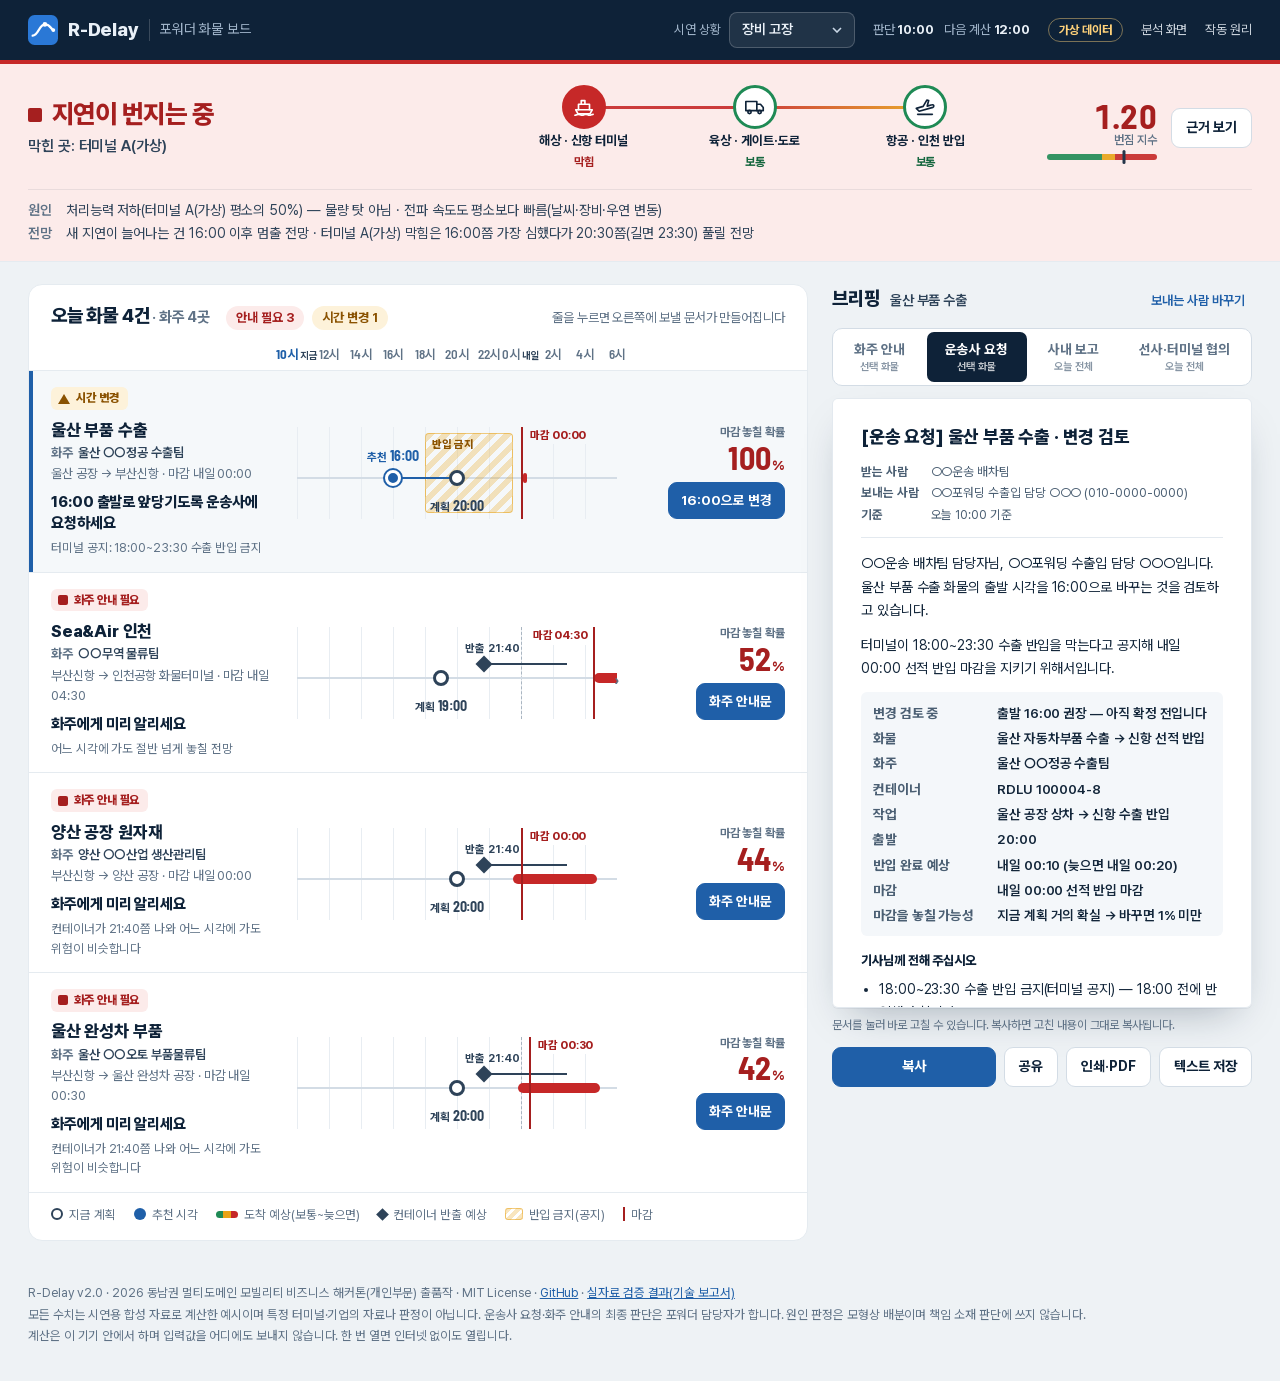
==== commit e7ae5b0e: "중소 포워더용으로 개편: 화물 보드·보낼 문서 4종·기사님 링크, 사업화 문서 - 주 사용자를 운송사 배차 담당에서 중소 포워더로 바꿈: 포워더 화물 보드(화주별 오늘 화물),  " ====
--- a/docs/index.html
+++ b/docs/index.html
@@ -3,22 +3,22 @@
 <head>
   <meta charset="utf-8">
   <meta name="viewport" content="width=device-width, initial-scale=1, viewport-fit=cover">
-  <title>R-Delay 배차 브리핑</title>
-  <meta name="description" content="부산신항 지연이 번지기 전에 오늘 화물의 출발 시각과 화주·기사 안내문을 정해 주는 배차 담당자 화면(시연용 가상 데이터).">
+  <title>R-Delay 포워더 화물 보드</title>
+  <meta name="description" content="부산신항 지연이 번지기 전에 화주별 오늘 화물의 마감 위험을 보고, 운송사에 요청할 출발 시각과 화주 안내문을 정해 주는 중소 포워더 담당자 화면(시연용 가상 데이터).">
   <meta name="theme-color" content="#0e2238">
   <link rel="manifest" href="manifest.webmanifest">
   <link rel="icon" href="assets/img/icon.svg" type="image/svg+xml">
   <link rel="apple-touch-icon" href="assets/img/icon-192.png">
   <link rel="preload" href="assets/fonts/PretendardVariable.subset.woff2" as="font" type="font/woff2" crossorigin>
-  <link rel="stylesheet" href="assets/css/board.css?v=20261107a">
-  <script type="module" src="assets/js/board.js?v=20261107a"></script>
+  <link rel="stylesheet" href="assets/css/board.css?v=20261109a">
+  <script type="module" src="assets/js/board.js?v=20261109a"></script>
 </head>
 <body>
 <header class="bar">
   <div class="bar-in">
     <a class="logo" href="./" aria-label="R-Delay 처음 화면">
       <svg viewBox="0 0 64 64" aria-hidden="true"><rect width="64" height="64" rx="14" fill="#2a78d6"/><path d="M10 44 C22 44 24 20 36 20 S50 32 54 32" fill="none" stroke="#fff" stroke-width="5" stroke-linecap="round"/><circle cx="36" cy="20" r="5" fill="#fff"/><circle cx="54" cy="32" r="4" fill="#fff"/></svg>
-      <span class="logo-word">R-Delay</span><span class="logo-sub">배차 브리핑</span>
+      <span class="logo-word">R-Delay</span><span class="logo-sub">포워더 화물 보드</span>
     </a>
     <label class="scn"><span>시연 상황</span><select id="scn" aria-label="시연 상황 고르기"></select></label>
     <p class="asof"><span>판단 <b id="asof">10:00</b></span><span class="next">다음 계산 <b id="next">12:00</b></span></p>
@@ -47,12 +47,12 @@
 <main class="work">
   <section class="board" aria-labelledby="board-h">
     <header class="board-head">
-      <h2 id="board-h">오늘 화물 <span id="n">0</span>건</h2>
+      <h2 id="board-h">오늘 화물 <span id="n">0</span>건<span class="board-sub"> · 화주 <span id="ns">0</span>곳</span></h2>
       <p class="counts" id="counts"></p>
-      <p class="board-hint">줄을 누르면 오른쪽에 안내문이 만들어집니다</p>
+      <p class="board-hint">줄을 누르면 오른쪽에 보낼 문서가 만들어집니다</p>
     </header>
     <div class="axis grid3" aria-hidden="true"><span></span><div class="axis-track" id="axis"></div><span></span></div>
-    <ol class="rows" id="rows" aria-label="오늘 화물"></ol>
+    <ol class="rows" id="rows" aria-label="화주별 오늘 화물"></ol>
     <p class="legend" aria-hidden="true">
       <span><i class="lg lg-plan"></i>지금 계획</span><span><i class="lg lg-rec"></i>추천 시각</span>
       <span><i class="lg lg-band"></i>도착 예상(보통~늦으면)</span><span><i class="lg lg-ready"></i>컨테이너 반출 예상</span>
@@ -80,7 +80,7 @@
 
 <footer class="foot">
   <p>R-Delay v2.0 · 2026 동남권 멀티도메인 모빌리티 비즈니스 해커톤(개인부문) 출품작 · MIT License · <a href="https://github.com/jaewansh/R-Delay_ver2">GitHub</a> · <a href="https://github.com/jaewansh/R-Delay_ver2/blob/main/REPORT.md#검증-실제-공개-자료-백테스트">실자료 검증 결과(기술 보고서)</a></p>
-  <p>모든 수치는 시연용 합성 자료로 계산한 예시이며 특정 터미널·기업의 자료나 판정이 아닙니다. 배차·안내의 최종 판단은 담당자가 합니다. 원인 판정은 모형상 배분이며 책임 소재 판단에 쓰지 않습니다.</p>
+  <p>모든 수치는 시연용 합성 자료로 계산한 예시이며 특정 터미널·기업의 자료나 판정이 아닙니다. 운송사 요청·화주 안내의 최종 판단은 포워더 담당자가 합니다. 원인 판정은 모형상 배분이며 책임 소재 판단에 쓰지 않습니다.</p>
   <p>계산은 이 기기 안에서 하며 입력값을 어디에도 보내지 않습니다. 한 번 열면 인터넷 없이도 열립니다.</p>
 </footer>
 
--- a/docs/assets/css/board.css
+++ b/docs/assets/css/board.css
@@ -1,5 +1,5 @@
-/* R-Delay 배차 브리핑(배차 담당자 화면) + 기사님 화면.
-   - 시간축 하나에 오늘 화물을 줄 세운 「배차판」이 중심, 브리핑 문서(종이)만 떠 있다.
+/* R-Delay 포워더 화물 보드(중소 포워더 담당자 화면) + 기사님 화면.
+   - 시간축 하나에 화주별 오늘 화물을 줄 세운 「화물 보드」가 중심, 브리핑 문서(종이)만 떠 있다.
    - 상태는 모양+단어+색을 함께 쓴다: 안내 필요 ■ 빨강 · 시간 변경 ▲ 주황 · 계획대로 ● 초록 · 보류 ◆ 회색. */
 @font-face { font-family: "Pretendard Variable"; src: url("../fonts/PretendardVariable.subset.woff2") format("woff2-variations"), url("../fonts/PretendardVariable.subset.woff2") format("woff2"); font-weight: 45 920; font-display: swap; }
 @font-face { font-family: "Barlow Semi Condensed"; src: url("../fonts/barlow-semi-condensed-latin-600-normal.woff2") format("woff2"); font-weight: 600; font-display: swap; }
@@ -144,6 +144,7 @@
 .board { background: var(--surface); border: 1px solid var(--line-2); border-radius: 14px; overflow: hidden; }
 .board-head { display: flex; align-items: baseline; gap: 16px; padding: 16px 22px 10px; flex-wrap: wrap; }
 .board-head h2 { margin: 0; font-size: 19px; font-weight: 800; letter-spacing: -0.01em; }
+.board-sub { font-size: 15px; font-weight: 700; color: var(--muted); }
 .counts { margin: 0; display: flex; gap: 8px; flex-wrap: wrap; font-size: 13px; }
 .count { display: inline-flex; align-items: center; gap: 6px; padding: 2px 10px; border-radius: 999px; font-weight: 700; background: var(--hold-wash); color: var(--hold-ink); }
 .count[data-level="critical"] { background: var(--red-wash); color: var(--red-ink); }
@@ -162,7 +163,7 @@
 .row:last-child { border-bottom: 0; }
 .row:hover { background: var(--surface-2); }
 .row[aria-selected="true"] { background: var(--surface-2); box-shadow: inset 4px 0 0 var(--brand); }
-.row-info { min-width: 0; }
+.row-info { min-width: 0; word-break: keep-all; overflow-wrap: anywhere; }
 .pill { display: inline-flex; align-items: center; gap: 6px; font-size: 12px; font-weight: 800; padding: 2px 9px 2px 7px; border-radius: 6px; background: var(--hold-wash); color: var(--hold-ink); }
 .pill[data-level="critical"] { background: var(--red-wash); color: var(--red-ink); }
 .pill[data-level="warning"] { background: var(--amber-wash); color: var(--amber-ink); }
@@ -175,6 +176,8 @@
 .shape[data-s="dia"] { background: currentColor; transform: rotate(45deg) scale(0.8); }
 .shape[data-s="chk"] { width: 11px; height: 6px; border-left: 2.5px solid currentColor; border-bottom: 2.5px solid currentColor; transform: rotate(-45deg) translate(1px, -1px); }
 .row-name { margin: 8px 0 0; font-size: 17px; font-weight: 800; letter-spacing: -0.01em; line-height: 1.3; }
+.row-shipper { margin: 3px 0 0; font-size: 13px; font-weight: 600; color: var(--ink-2); line-height: 1.4; }
+.row-shipper span { color: var(--muted); font-weight: 700; margin-right: 2px; }
 .row-route { margin: 2px 0 0; font-size: 13px; color: var(--muted); }
 .row-act { margin: 8px 0 0; font-size: 15px; font-weight: 800; color: var(--ink); line-height: 1.4; }
 .row-tip { margin: 4px 0 0; font-size: 12.5px; color: var(--muted); }
@@ -240,8 +243,9 @@
 .brief-head h2 { margin: 0; font-size: 19px; font-weight: 800; }
 .brief-for { margin: 0; font-size: 14px; color: var(--ink-2); font-weight: 600; }
 .brief-head .btn-quiet { margin-left: auto; font-size: 13px; }
-.tabs { display: grid; grid-template-columns: repeat(4, 1fr); background: var(--surface); border: 1px solid var(--line); border-radius: 10px; padding: 3px; gap: 3px; }
-.tab { border: 0; background: transparent; border-radius: 7px; padding: 7px 4px; font-size: 13.5px; font-weight: 700; color: var(--muted); cursor: pointer; }
+/* 문서 이름 길이가 달라(「선사·터미널 협의」) 칸 너비는 글자에 맞추고, 줄바꿈은 띄어쓰기에서만 한다 */
+.tabs { display: grid; grid-template-columns: repeat(4, auto); background: var(--surface); border: 1px solid var(--line); border-radius: 10px; padding: 3px; gap: 3px; }
+.tab { border: 0; background: transparent; border-radius: 7px; padding: 7px 4px; font-size: 13.5px; font-weight: 700; color: var(--muted); cursor: pointer; word-break: keep-all; }
 .tab[aria-selected="true"] { background: var(--ink); color: var(--surface); }
 .tab small { display: block; font-size: 10.5px; font-weight: 600; opacity: 0.75; margin-top: -1px; }
 .paper { background: var(--paper); color: var(--paper-ink); border-radius: 6px; box-shadow: var(--shadow-paper); padding: 26px 28px 22px; max-height: calc(100vh - 290px); min-height: 360px; overflow: auto; font-size: 14px; line-height: 1.65; border: 1px solid var(--paper-line); outline: none; }
@@ -351,6 +355,7 @@
 .drv-top svg { width: 26px; height: 26px; }
 .drv-top b { font-size: 17px; }
 .drv-top .tag-demo { margin-left: auto; }
+.drv-intro { margin: 12px 18px 0; font-size: 13px; font-weight: 600; color: var(--ink-2); }
 .drv-card { margin: 14px 14px 0; background: var(--surface); border-radius: 14px; padding: 18px 18px 16px; border: 1px solid var(--line-2); }
 .drv-what { margin: 0; font-size: 14px; color: var(--muted); font-weight: 700; }
 .drv-cargo { margin: 2px 0 0; font-size: 18px; font-weight: 800; line-height: 1.3; }
@@ -374,4 +379,4 @@
 .drv-call a { flex: 1; text-align: center; text-decoration: none; padding: 14px; border-radius: 12px; font-weight: 800; font-size: 16px; }
 .drv-call .call { background: var(--brand); color: var(--brand-ink); }
 .drv-call .back { background: var(--surface); color: var(--ink); border: 1px solid var(--line); }
-.drv-foot { margin: 14px 18px 0; font-size: 12px; color: var(--muted); }
+.drv-foot { margin: 14px 18px 0; font-size: 12px; color: var(--ink-2); }
